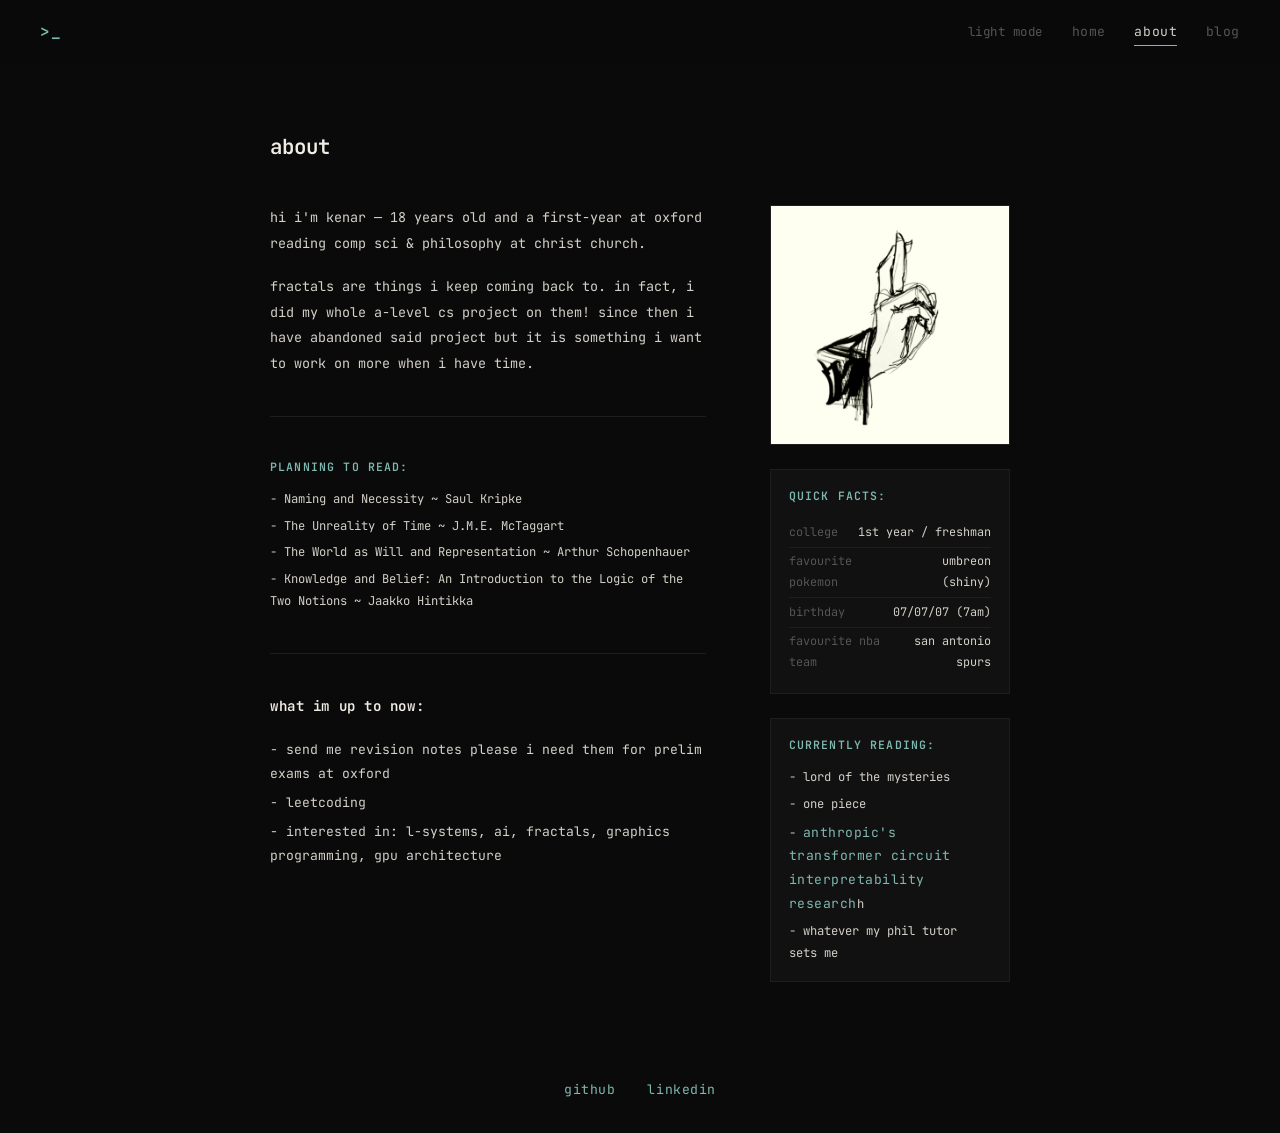
==== about.html @ a177d8b5 "Replace favourites div with about-text div" ====
<!DOCTYPE html>
<html lang="en" data-theme="dark">
<head>
  <link rel="icon" type="image/jpeg" href="logo.jpeg">
  <meta charset="UTF-8">
  <meta name="viewport" content="width=device-width, initial-scale=1.0">
  <title>about &middot; kenar narayaka</title>
  <link rel="stylesheet" href="style.css">
</head>
<body>

  <nav>
    <div class="nav-left">
      <span class="nav-brand">&gt;_</span>
    </div>
    <div class="nav-links">
      <button id="theme-toggle" class="theme-btn" aria-label="toggle theme">
        <span class="theme-label">light mode</span>
      </button>
      <a href="index.html" class="nav-link">home</a>
      <a href="about.html" class="nav-link active">about</a>
      <a href="blog.html" class="nav-link">blog</a>
    </div>
  </nav>

  <main class="container">

    <section class="page-header">
      <h1 class="page-title">about</h1>
    </section>

    <div class="about-layout">

      <div class="about-text">
        <p class="about-intro">
          hi i'm kenar &mdash; 18 years old and a first-year at oxford reading comp sci &amp; philosophy at christ church.
        </p>
<!--
        <p>
          i was born in jakarta, and moved to loughborough at the age of 5, and have lived there ever since.
          since uni started, i have since been based inbetween loughborough and oxford.
          i grew up mainly on pokemon, videogames, and anime. 
          recently, ive been trying to improve at guitar and basketball, and trying to read more. 
          my favourite player is de'aaron fox; i did not hop on the spurs bandwagon because of wemby.
        </p>

        <p>
          i love learning new programming languages. exploring features of different paradigms and their tradeoffs and uses 
          is something i used to do a lot; and also how said features are implemented in the compiler / interpreter.
          particularly, functional programming in haskell/ocaml has been very eye-opening.
        </p>
-->        
        <p>
          fractals are things i keep coming back to. in fact, i did my whole a-level cs project on them!
          since then i have abandoned said project but it is something i want to work on more when i have time.
        </p>
<!--
        <p>
          i used to be a massive disbeliever in generative ai, but as time passes and it gets better and better it's hard to ignore. 
          the capabilities of ai seem endless and frankly quite terrifying, 
          and i am currently learning as much as possible on the topic.
        </p>
-->
        <p>
        </p>

        <hr class="divider">
      <div class="about-text">
  <h3 class="facts-title">planning to read:</h3>
  <ul class="fav-list">
    <li>- Naming and Necessity ~ Saul Kripke</li>
    <li>- The Unreality of Time ~ J.M.E. McTaggart</li>
    <li>- The World as Will and Representation ~ Arthur Schopenhauer</li>
    <li>- Knowledge and Belief: An Introduction to the Logic of the Two Notions ~ Jaakko Hintikka</li>
  </ul>
</div>
        
        <hr class="divider">

        
        <div class="now-section">
          <h2 class="section-title">what im up to now:</h2>
          <ul class="now-list">
            <li>- send me revision notes please i need them for prelim exams at oxford</li>
            <li>- leetcoding</li>
            <li>- interested in: l-systems, ai, fractals, graphics programming, gpu architecture</li>
          </ul>
        </div>

      </div>

      <div class="about-aside">
        <div class="profile-img-wrap">
          <img src="logo.jpeg" alt="kenar narayaka" class="profile-img">
        </div>

        <div class="quick-facts">
          <h3 class="facts-title">quick facts:</h3>
          <div class="fact-item">
            <span class="fact-key">college</span>
            <span class="fact-val">1st year / freshman</span>
          </div>
          <div class="fact-item">
            <span class="fact-key">favourite pokemon</span>
            <span class="fact-val">umbreon (shiny)</span>
          </div>
          <div class="fact-item">
            <span class="fact-key">birthday</span>
            <span class="fact-val">07/07/07 (7am)</span>
          </div>
          <div class="fact-item">
            <span class="fact-key">favourite nba team</span>
            <span class="fact-val">san antonio spurs</span>
          </div>
        </div>

        <div class="favourites">
          <h3 class="facts-title">currently reading:</h3>
          <ul class="fav-list">
            <li>- lord of the mysteries</li>
            <li>- one piece</li>
            <li>- <a href="https://transformer-circuits.pub/" class="footer-link" target="_blank" rel="noopener">anthropic's transformer circuit interpretability research</a>h</li>
            <li>- whatever my phil tutor sets me</li>
          </ul>
        </div>
      </div>
    </div>

  </main>

  <footer>
    <a href="https://github.com/kxnar" class="footer-link" target="_blank" rel="noopener">github</a>
    <a href="https://linkedin.com/in/narayaka" class="footer-link" target="_blank" rel="noopener">linkedin</a>
  </footer>

  <script src="script.js"></script>
</body>
</html>
---- style.css ----
/* ===========================
   FONTS
   =========================== */
@import url('https://fonts.googleapis.com/css2?family=JetBrains+Mono:ital,wght@0,300;0,400;0,600;1,300;1,400&display=swap');

/* ===========================
   THEME VARIABLES
   =========================== */
:root {
  --font-mono: 'JetBrains Mono', 'Courier New', monospace;
  --bg: #0a0a0a;
  --bg-secondary: #111111;
  --text: #d4d0c8;
  --text-dim: #555;
  --text-bright: #f0ede6;
  --accent: #7eb8b0;
  --border: #1e1e1e;
  --card-bg: #111;
  --card-border: #1e1e1e;
  --nav-bg: rgba(10, 10, 10, 0.92);
  --link: #7eb8b0;
  --link-hover: #b0d8d4;
  --ascii-accent: var(--accent);
}

[data-theme="light"] {
  --bg: #f5f2eb;
  --bg-secondary: #eceae3;
  --text: #2a2825;
  --text-dim: #888;
  --text-bright: #1a1815;
  --accent: #1f5c56;
  --ascii-accent: #144743;
  --border: #d4d0c8;
  --card-bg: #eeece5;
  --card-border: #d8d4cb;
  --nav-bg: rgba(245, 242, 235, 0.92);
  --link: #2d6a63;
  --link-hover: #1a4a44;
}

/* ===========================
   RESET & BASE
   =========================== */
*, *::before, *::after {
  box-sizing: border-box;
  margin: 0;
  padding: 0;
}

html {
  scroll-behavior: smooth;
}

body {
  font-family: var(--font-mono);
  background: var(--bg);
  color: var(--text);
  font-size: 13px;
  line-height: 1.8;
  min-height: 100vh;
  display: flex;
  flex-direction: column;
}

/* ===========================
   NAV
   =========================== */
nav {
  display: flex;
  justify-content: space-between;
  align-items: center;
  padding: 1.1rem 2.5rem;
  position: sticky;
  top: 0;
  z-index: 100;
  background: var(--nav-bg);
  backdrop-filter: blur(8px);
}

.nav-left {
  display: flex;
  align-items: center;
}

.nav-brand {
  color: var(--accent);
  font-size: 1rem;
  font-weight: 600;
  letter-spacing: 0.05em;
}

.nav-links {
  display: flex;
  align-items: center;
  gap: 1.8rem;
}

.nav-link {
  color: var(--text-dim);
  text-decoration: none;
  font-size: 0.82rem;
  letter-spacing: 0.04em;
  transition: color 0s;
  position: relative;
}

.nav-link::after {
  content: '';
  position: absolute;
  bottom: -2px;
  left: 0;
  width: 0;
  height: 1px;
  background: var(--accent);
  transition: width 0s;
}

.nav-link:hover {
  color: var(--text);
}

.nav-link.active {
  color: var(--text);
}

.nav-link.active::after,
.nav-link:hover::after {
  width: 100%;
}

.theme-btn {
  background: none;
  border: none;
  color: var(--text-dim);
  font-family: var(--font-mono);
  font-size: 0.78rem;
  cursor: pointer;
  transition: color 0.2s;
  letter-spacing: 0.04em;
  padding: 0;
}

.theme-btn:hover {
  color: var(--accent);
}

/* ===========================
   LAYOUT
   =========================== */
.container {
  max-width: 820px;
  margin: 0 auto;
  padding: 4rem 2.5rem;
  flex: 1;
}

/* ===========================
   HERO
   =========================== */
.hero {
  display: grid;
  grid-template-columns: 1fr 1fr;
  gap: 3.5rem;
  align-items: center;
  animation: fadeInUp 0.45s ease both;
}

/* ===========================
   ASCII ART
   =========================== */
.ascii-art {
  font-variant-ligatures: none;
  font-family: var(--font-mono);
  color: var(--ascii-accent);
  overflow: hidden;
  opacity: 0.85;
  user-select: text;
  cursor: text;
  letter-spacing: 0.02em;
  margin: 0;
  white-space: pre;
  line-height: 1;
  font-size: 10px;
  letter-spacing: 0;
}

.ascii-controls {
  display: flex;
  align-items: center;
  gap: 0.75rem;
  margin-top: 0.75rem;
  font-size: 0.85rem;
  color: var(--text-dim);
}

.ascii-controls input[type="range"] {
  width: 180px;
  accent-color: var(--accent);
}

.fractal {
  font-size: 7.5px;
  line-height: 1.08;
}

.resolution-control {
  width: 100%;
  display: flex;
  justify-content: center; /* centers the slider */
}

.resolution-control input[type="range"] {
  width: 160px;
  accent-color: var(--accent);
}

/* ===========================
   HOME TEXT
   =========================== */
.name {
  font-size: 1.2rem;
  font-weight: 600;
  color: var(--text-bright);
  margin-bottom: 0.25rem;
  letter-spacing: -0.01em;
}

.location {
  font-size: 0.78rem;
  color: var(--text-dim);
  margin-bottom: 1.4rem;
}

.bio-lines {
  display: flex;
  flex-direction: column;
  gap: 0.25rem;
  margin-bottom: 1.6rem;
}

.bio-lines p {
  font-size: 0.82rem;
  color: var(--text);
}

.highlight {
  color: var(--accent);
}

.interests-inline {
  display: flex;
  flex-direction: column;
  gap: 0.25rem;
}

.interests-inline p {
  font-size: 0.82rem;
  color: var(--text);
}

.interests-inline strong {
  color: var(--text-bright);
  font-weight: 600;
}

/* ===========================
   FOOTER
   =========================== */
footer {
  padding: 2rem 1rem;
  display: flex;
  justify-content: center;
  gap: 2rem;
  border-top: none;
}

.footer-link {
  color: var(--link);
  text-decoration: none;
  font-size: 0.82rem;
  letter-spacing: 0.04em;
  transition: color 0.2s;
}

.footer-link:hover {
  color: var(--link-hover);
}

/* ===========================
   DIVIDER
   =========================== */
.divider {
  border: none;
  border-top: 1px solid var(--border);
  margin: 2.5rem 0;
}

/* ===========================
   SECTION TITLES
   =========================== */
.section-title {
  font-size: 0.88rem;
  font-weight: 600;
  color: var(--text-bright);
  margin-bottom: 1.2rem;
  letter-spacing: 0.04em;
}

/* ===========================
   PAGE HEADER
   =========================== */
.page-header {
  margin-bottom: 2.5rem;
  animation: fadeInUp 0.4s ease both;
}

.page-title {
  font-size: 1.3rem;
  font-weight: 600;
  color: var(--text-bright);
  margin-bottom: 0.4rem;
}

.page-sub {
  color: var(--text-dim);
  font-size: 0.82rem;
}

/* ===========================
   ABOUT LAYOUT
   =========================== */
.about-layout {
  display: grid;
  grid-template-columns: 1fr 240px;
  gap: 4rem;
  align-items: start;
  animation: fadeInUp 0.45s ease 0.1s both;
}

.about-text p {
  font-size: 0.84rem;
  color: var(--text);
  margin-bottom: 1.1rem;
  line-height: 1.9;
}

.about-text em {
  color: var(--accent);
  font-style: normal;
}

.now-section {
  margin-top: 0.5rem;
}

.now-list {
  list-style: none;
  display: flex;
  flex-direction: column;
  gap: 0.35rem;
}

.now-list li {
  font-size: 0.82rem;
  color: var(--text);
}

.umbreon {
  font-size: 6px;
  line-height: 1.05;
  opacity: 0.75;
  margin-top: 1rem;
}

/* ===========================
   ABOUT ASIDE
   =========================== */
.about-aside {
  display: flex;
  flex-direction: column;
  gap: 1.5rem;
}

.profile-img-wrap {
  border: 1px solid var(--border);
  overflow: hidden;
  line-height: 0;
}

.profile-img {
  width: 100%;
  display: block;
  filter: grayscale(20%);
  transition: filter 0.3s;
}

.profile-img:hover {
  filter: grayscale(0%);
}

.quick-facts,
.favourites {
  background: var(--card-bg);
  border: 1px solid var(--card-border);
  padding: 1rem 1.1rem;
}

.facts-title {
  font-size: 0.72rem;
  font-weight: 600;
  color: var(--accent);
  margin-bottom: 0.7rem;
  text-transform: uppercase;
  letter-spacing: 0.1em;
}

.fact-item {
  display: flex;
  justify-content: space-between;
  gap: 0.5rem;
  padding: 0.22rem 0;
  border-bottom: 1px solid var(--border);
  font-size: 0.74rem;
}

.fact-item:last-child {
  border-bottom: none;
}

.fact-key {
  color: var(--text-dim);
}

.fact-val {
  color: var(--text);
  text-align: right;
}

.fav-list {
  list-style: none;
  display: flex;
  flex-direction: column;
  gap: 0.3rem;
}

.fav-list li {
  font-size: 0.76rem;
  color: var(--text);
}

.aside-fractal {
  font-size: 6.5px;
  line-height: 1.1;
  opacity: 0.6;
}

/* ===========================
   BLOG
   =========================== */
.blog-coming-soon {
  display: flex;
  flex-direction: column;
  gap: 1.1rem;
  animation: fadeInUp 0.45s ease 0.1s both;
}

.blog-coming-soon p {
  font-size: 0.84rem;
  color: var(--text);
}

.topic-queue {
  list-style: none;
  display: flex;
  flex-direction: column;
  gap: 0.35rem;
}

.topic-queue li {
  font-size: 0.82rem;
  color: var(--text-dim);
}

/* ===========================
   ANIMATIONS
   =========================== */
@keyframes fadeInUp {
  from {
    opacity: 0;
    transform: translateY(14px);
  }
  to {
    opacity: 1;
    transform: translateY(0);
  }
}

/* ===========================
   RESPONSIVE
   =========================== */
@media (max-width: 680px) {
  nav {
    padding: 1rem 1.2rem;
  }

  .nav-links {
    gap: 1.1rem;
  }

  .container {
    padding: 2.5rem 1.2rem;
  }

  .hero {
    grid-template-columns: 1fr;
    gap: 2rem;
  }

  .fractal {
    font-size: 6.5px;
  }

  .about-layout {
    grid-template-columns: 1fr;
    gap: 2rem;
  }

  .about-aside {
    order: -1;
  }
}

.fractal-stack {
  width: 360px;
  flex: 0 0 360px;
  display: flex;
  flex-direction: column;
  align-items: center;
  gap: 0.85rem;
}

#fractal-art {
  width: 360px;
  height: 230px;
  margin: 0;
  white-space: pre;
  overflow: hidden;
  display: block;
  line-height: 1;
  font-size: 8px;
  color: var(--ascii-accent);
  opacity: 0.9;
}

.resolution-control {
  width: 100%;
  display: flex;
  justify-content: center;
}

.resolution-control input[type="range"] {
  -webkit-appearance: none;
  appearance: none;
  width: 160px;
  height: 2px;
  background: var(--border);
  outline: none;
  border-radius: 2px;
}

.resolution-control input[type="range"]::-webkit-slider-runnable-track {
  height: 2px;
  background: var(--border);
  border-radius: 2px;
}

.resolution-control input[type="range"]::-webkit-slider-thumb {
  -webkit-appearance: none;
  appearance: none;
  width: 10px;
  height: 10px;
  margin-top: -4px;
  background: var(--text);
  border: 1px solid var(--border);
  border-radius: 50%;
  cursor: pointer;
}

.resolution-control input[type="range"]::-moz-range-track {
  height: 2px;
  background: var(--border);
  border-radius: 2px;
}

.resolution-control input[type="range"]::-moz-range-thumb {
  width: 10px;
  height: 10px;
  background: var(--text);
  border: 1px solid var(--border);
  border-radius: 50%;
  cursor: pointer;
}
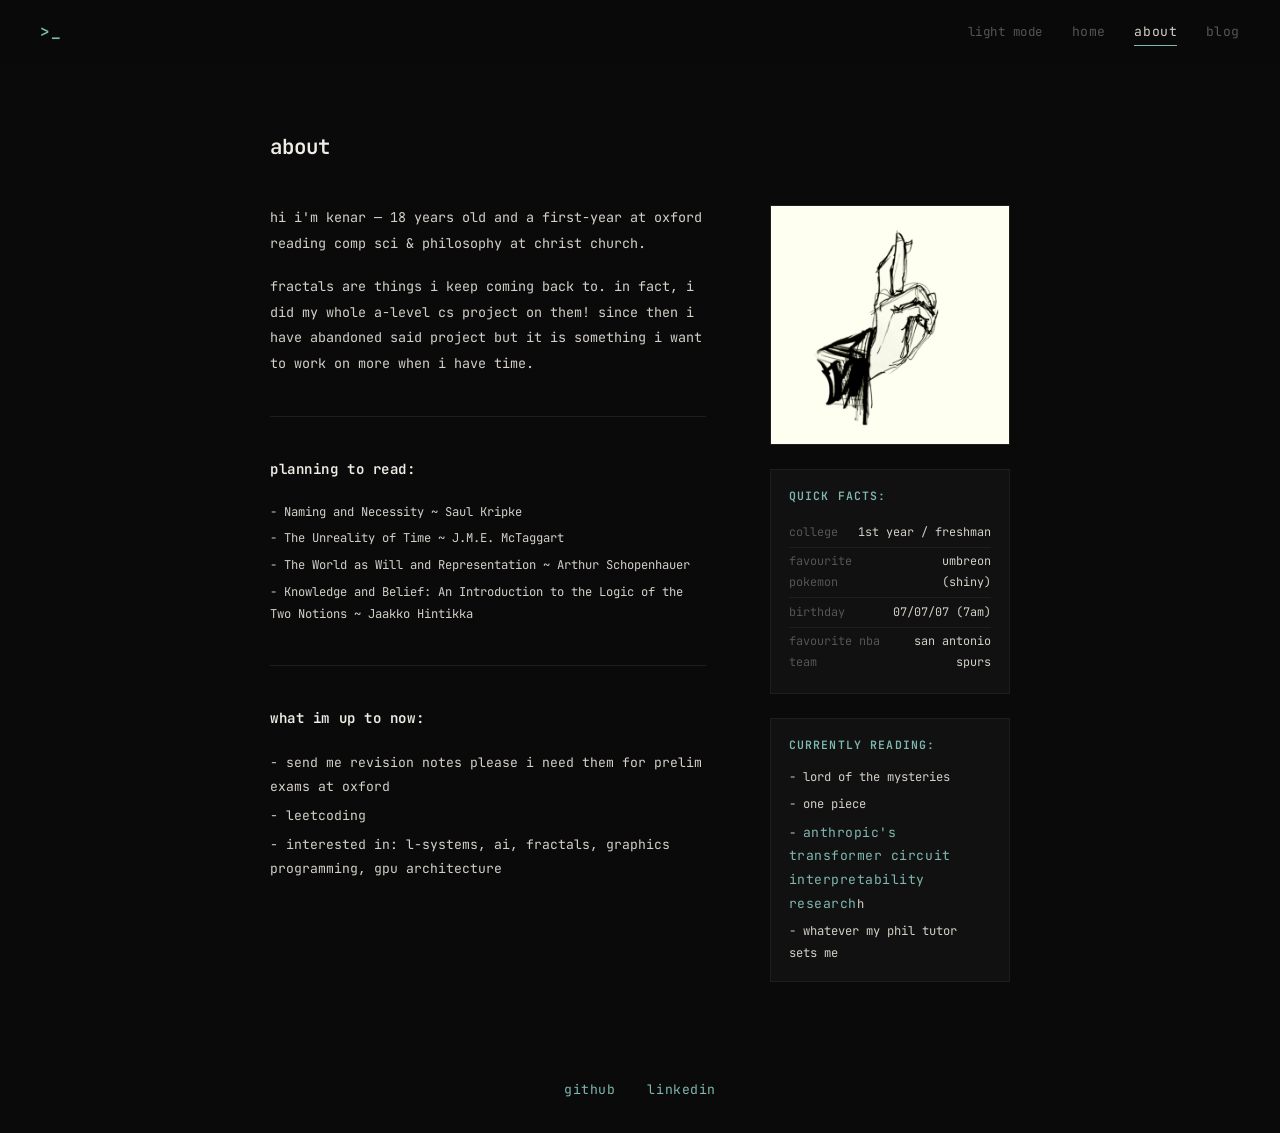
==== commit a1c191c9: "Update about.html" ====
--- a/about.html
+++ b/about.html
@@ -65,8 +65,8 @@
         </p>
 
         <hr class="divider">
-      <div class="about-text">
-  <h3 class="facts-title">planning to read:</h3>
+      <div class="now-section">
+  <h2 class="section-title">planning to read:</h3>
   <ul class="fav-list">
     <li>- Naming and Necessity ~ Saul Kripke</li>
     <li>- The Unreality of Time ~ J.M.E. McTaggart</li>
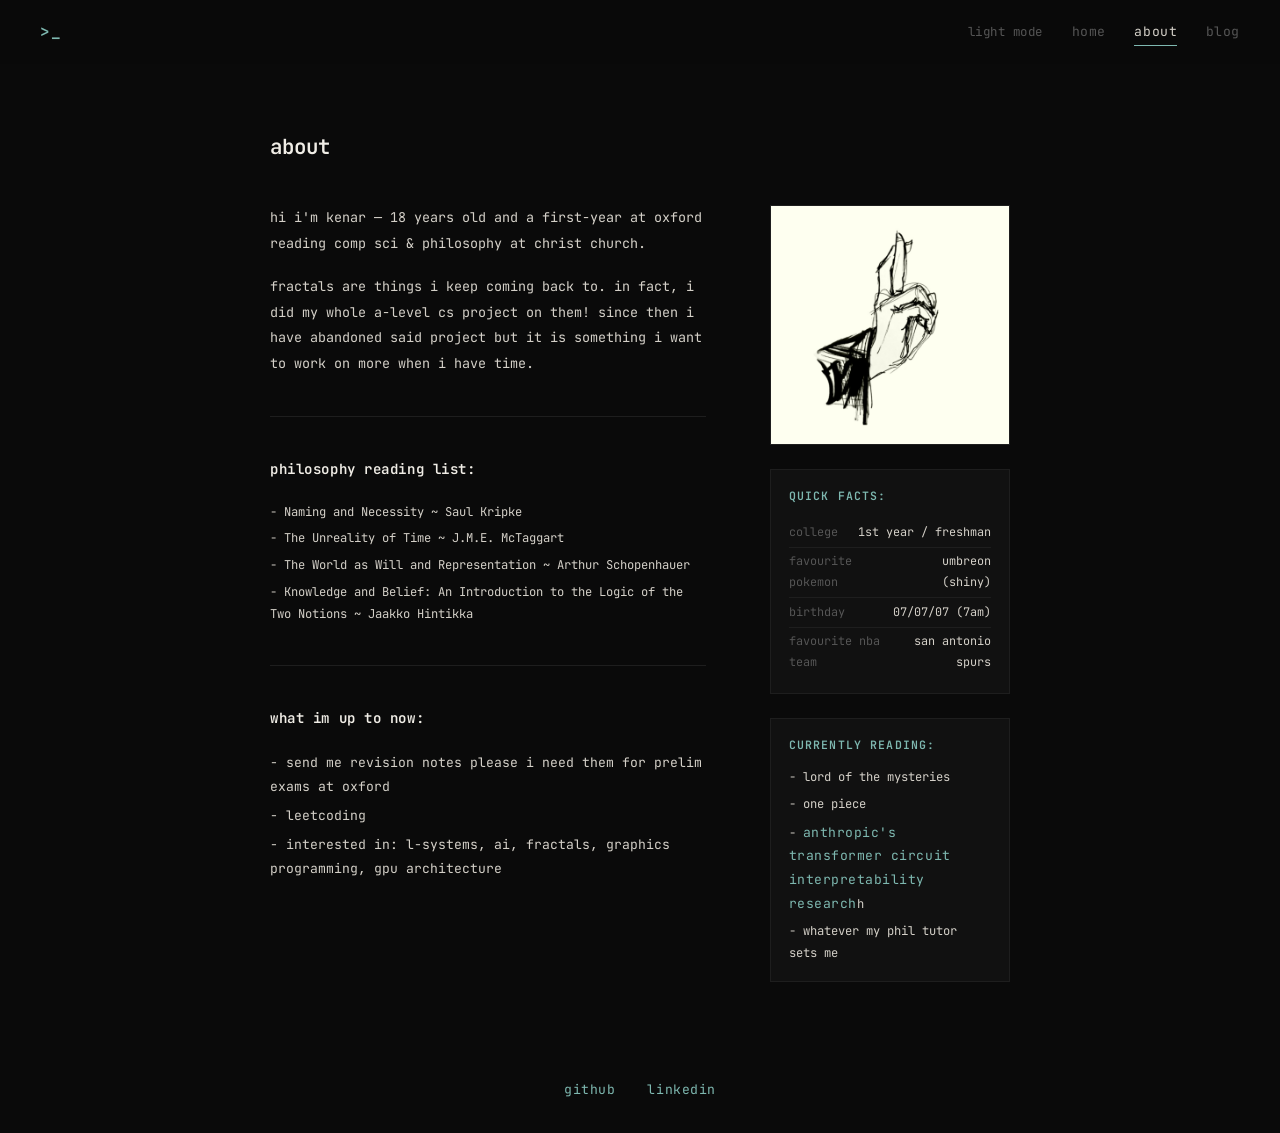
==== commit 3ed754e1: "Update about.html" ====
--- a/about.html
+++ b/about.html
@@ -66,7 +66,7 @@
 
         <hr class="divider">
       <div class="now-section">
-  <h2 class="section-title">planning to read:</h3>
+  <h2 class="section-title">philosophy reading list:</h3>
   <ul class="fav-list">
     <li>- Naming and Necessity ~ Saul Kripke</li>
     <li>- The Unreality of Time ~ J.M.E. McTaggart</li>
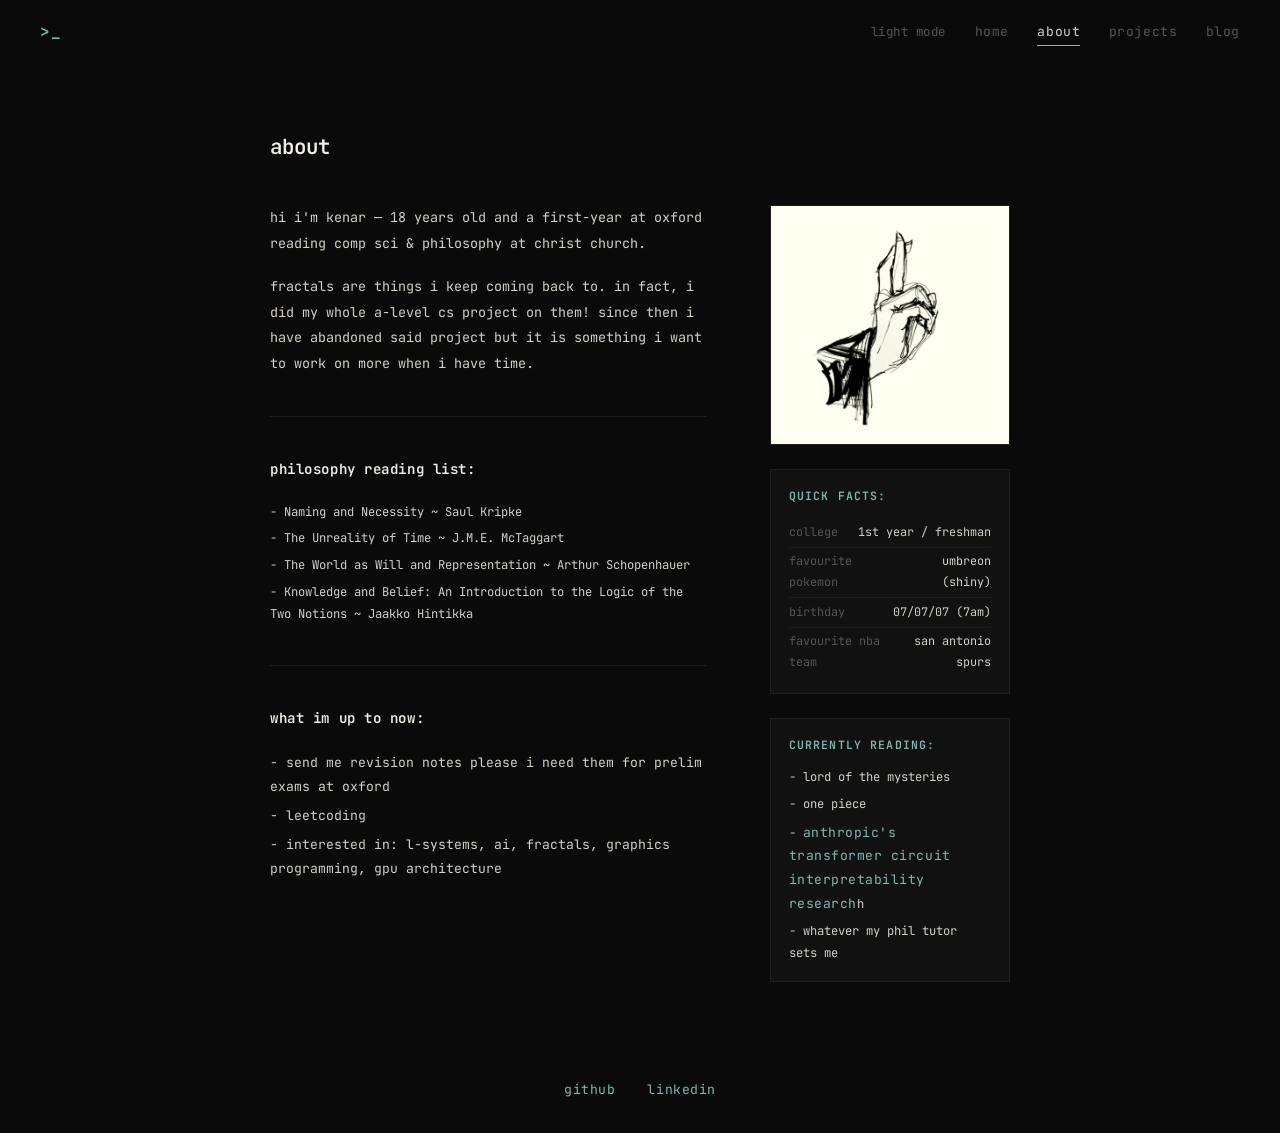
==== commit d49e970c: "refactor: clean up CSS/JS and add projects page Agent-Logs-Url: https://github.com/Kxnar/kxnar.githu" ====
--- a/about.html
+++ b/about.html
@@ -19,6 +19,7 @@
       </button>
       <a href="index.html" class="nav-link">home</a>
       <a href="about.html" class="nav-link active">about</a>
+      <a href="projects.html" class="nav-link">projects</a>
       <a href="blog.html" class="nav-link">blog</a>
     </div>
   </nav>
--- a/style.css
+++ b/style.css
@@ -177,7 +177,6 @@
   opacity: 0.85;
   user-select: text;
   cursor: text;
-  letter-spacing: 0.02em;
   margin: 0;
   white-space: pre;
   line-height: 1;
@@ -185,34 +184,9 @@
   letter-spacing: 0;
 }
 
-.ascii-controls {
-  display: flex;
-  align-items: center;
-  gap: 0.75rem;
-  margin-top: 0.75rem;
-  font-size: 0.85rem;
-  color: var(--text-dim);
-}
-
-.ascii-controls input[type="range"] {
-  width: 180px;
-  accent-color: var(--accent);
-}
-
 .fractal {
   font-size: 7.5px;
   line-height: 1.08;
-}
-
-.resolution-control {
-  width: 100%;
-  display: flex;
-  justify-content: center; /* centers the slider */
-}
-
-.resolution-control input[type="range"] {
-  width: 160px;
-  accent-color: var(--accent);
 }
 
 /* ===========================
@@ -531,6 +505,9 @@
   }
 }
 
+/* ===========================
+   FRACTAL WIDGET
+   =========================== */
 .fractal-stack {
   width: 360px;
   flex: 0 0 360px;
@@ -601,3 +578,94 @@
   border-radius: 50%;
   cursor: pointer;
 }
+
+/* ===========================
+   PROJECTS
+   =========================== */
+.project-list {
+  display: flex;
+  flex-direction: column;
+  gap: 1.5rem;
+  animation: fadeInUp 0.45s ease 0.1s both;
+}
+
+.project-card {
+  background: var(--card-bg);
+  border: 1px solid var(--card-border);
+  padding: 1.1rem 1.3rem;
+}
+
+.project-header {
+  display: flex;
+  align-items: baseline;
+  gap: 0.6rem;
+  margin-bottom: 0.4rem;
+}
+
+.project-prompt {
+  color: var(--accent);
+  font-size: 0.82rem;
+  font-weight: 600;
+  user-select: none;
+}
+
+.project-name {
+  font-size: 0.88rem;
+  font-weight: 600;
+  color: var(--text-bright);
+}
+
+.project-desc {
+  font-size: 0.82rem;
+  color: var(--text);
+  line-height: 1.8;
+  margin-bottom: 0.75rem;
+}
+
+.project-footer {
+  display: flex;
+  align-items: center;
+  justify-content: space-between;
+  flex-wrap: wrap;
+  gap: 0.5rem;
+}
+
+.project-tags {
+  display: flex;
+  flex-wrap: wrap;
+  gap: 0.4rem;
+}
+
+.tag {
+  font-size: 0.70rem;
+  color: var(--text-dim);
+  border: 1px solid var(--border);
+  padding: 0.1rem 0.45rem;
+  letter-spacing: 0.04em;
+}
+
+.project-links {
+  display: flex;
+  gap: 1rem;
+}
+
+.project-link {
+  font-size: 0.76rem;
+  color: var(--link);
+  text-decoration: none;
+  letter-spacing: 0.04em;
+  transition: color 0.2s;
+}
+
+.project-link:hover {
+  color: var(--link-hover);
+}
+
+.project-wip {
+  font-size: 0.70rem;
+  color: var(--text-dim);
+  border: 1px solid var(--border);
+  padding: 0.1rem 0.45rem;
+  letter-spacing: 0.04em;
+  align-self: center;
+}
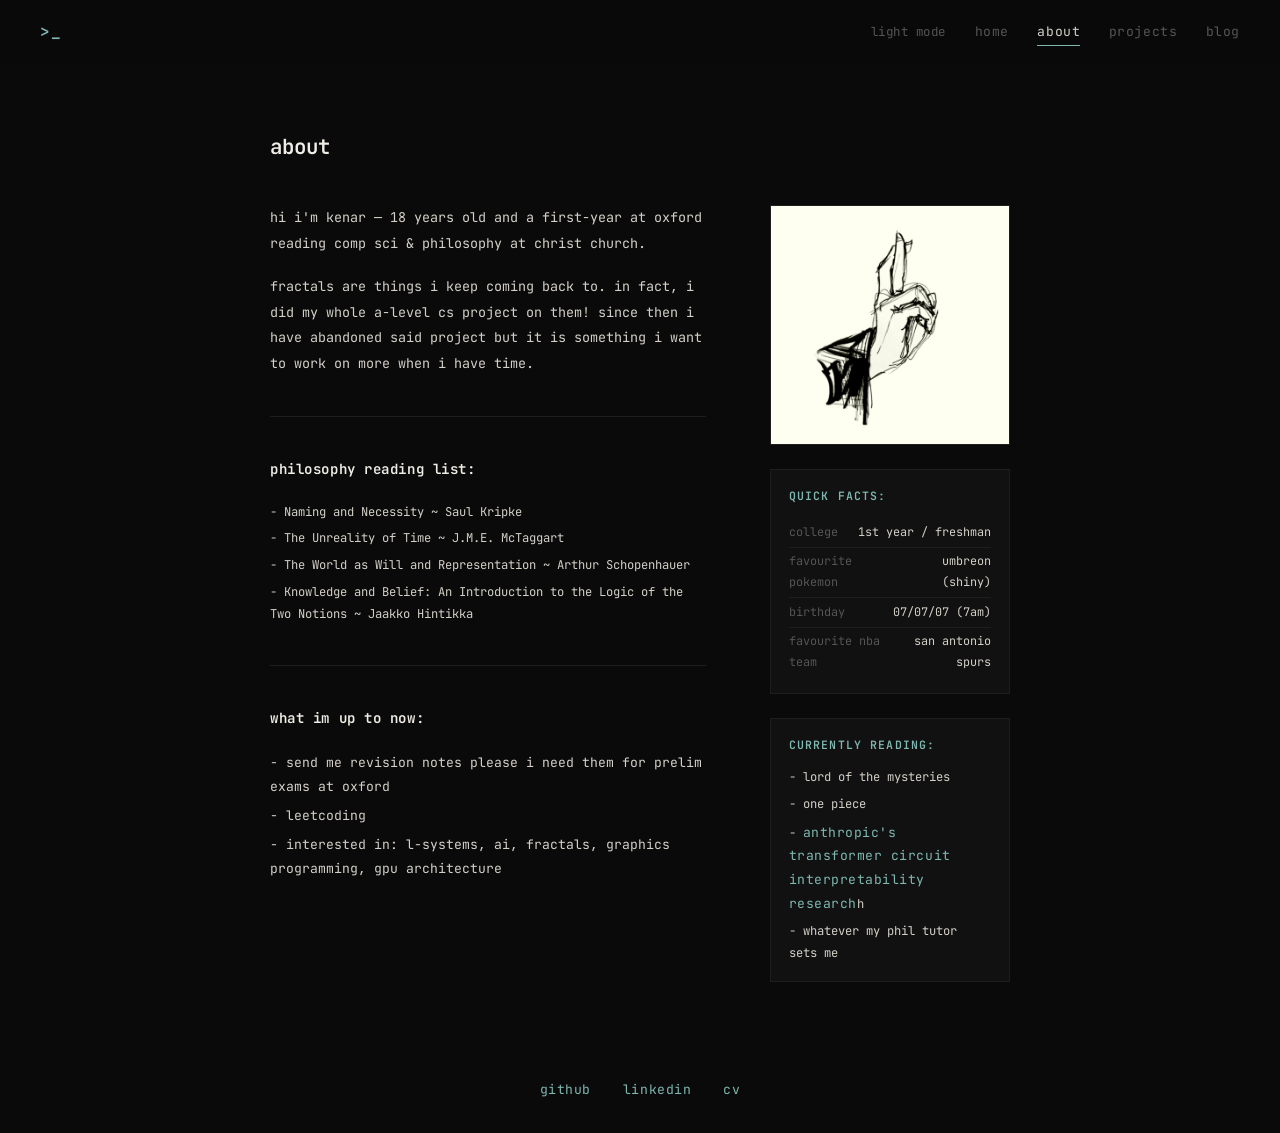
==== commit c5a3402a: "Add CV link to footer on all pages" ====
--- a/about.html
+++ b/about.html
@@ -132,6 +132,7 @@
   <footer>
     <a href="https://github.com/kxnar" class="footer-link" target="_blank" rel="noopener">github</a>
     <a href="https://linkedin.com/in/narayaka" class="footer-link" target="_blank" rel="noopener">linkedin</a>
+    <a href="cv3.pdf" class="footer-link" target="_blank" rel="noopener">cv</a>
   </footer>
 
   <script src="script.js"></script>
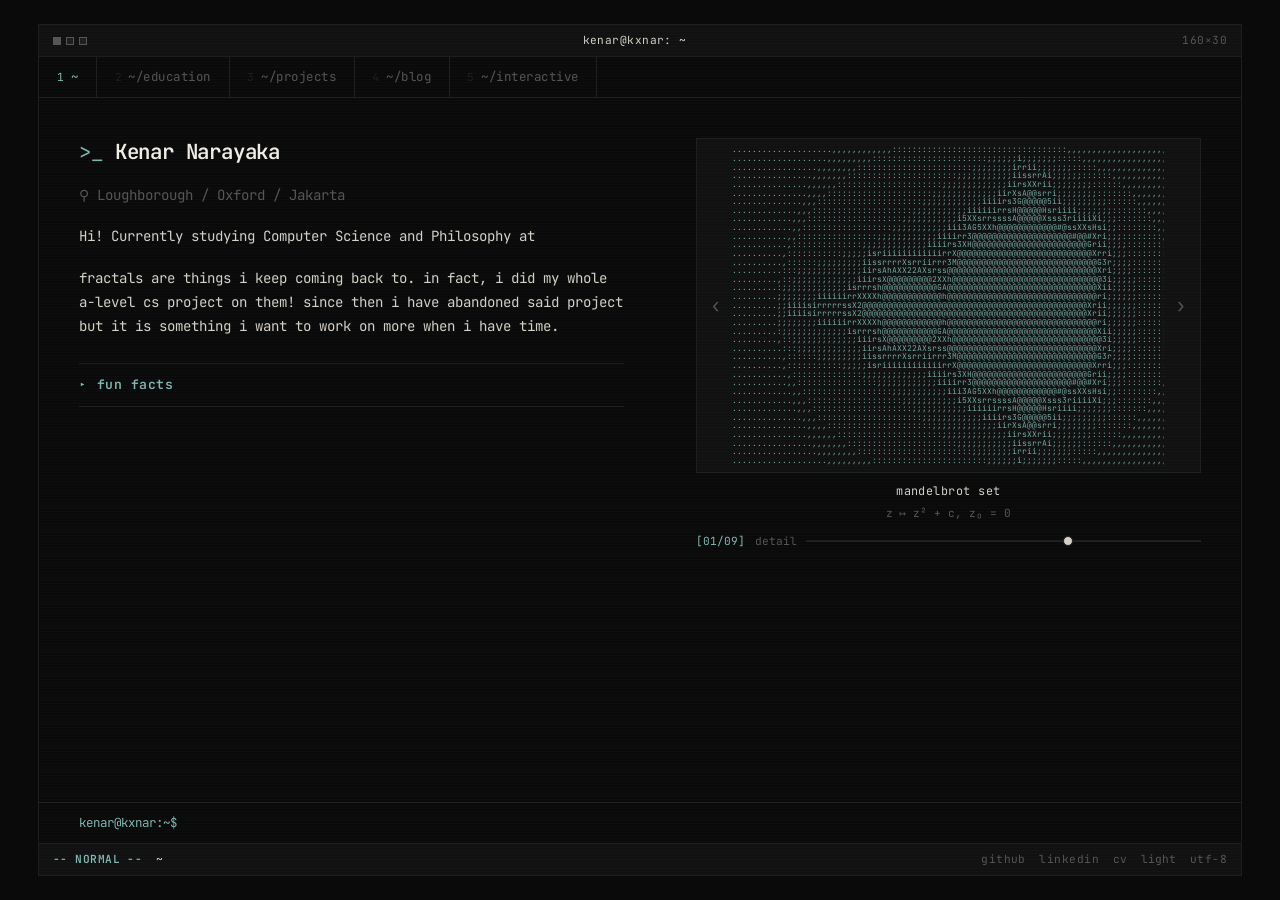
==== commit 080768ad: "Rebuild the site as one hash-routed terminal page, add a pixel region map The site becomes a single " ====
--- a/about.html
+++ b/about.html
@@ -1,140 +1,14 @@
 <!DOCTYPE html>
-<html lang="en" data-theme="dark">
+<html lang="en">
 <head>
-  <link rel="icon" type="image/jpeg" href="logo.jpeg">
   <meta charset="UTF-8">
-  <meta name="viewport" content="width=device-width, initial-scale=1.0">
-  <title>about &middot; kenar narayaka</title>
-  <link rel="stylesheet" href="style.css">
+  <!-- about merged into the home section of the single-page site -->
+  <meta http-equiv="refresh" content="0; url=index.html#home">
+  <link rel="canonical" href="https://kxnar.github.io/#home">
+  <title>redirecting…</title>
+  <script>location.replace('index.html#home');</script>
 </head>
 <body>
-
-  <nav>
-    <div class="nav-left">
-      <span class="nav-brand">&gt;_</span>
-    </div>
-    <div class="nav-links">
-      <button id="theme-toggle" class="theme-btn" aria-label="toggle theme">
-        <span class="theme-label">light mode</span>
-      </button>
-      <a href="index.html" class="nav-link">home</a>
-      <a href="about.html" class="nav-link active">about</a>
-      <a href="projects.html" class="nav-link">projects</a>
-      <a href="blog.html" class="nav-link">blog</a>
-    </div>
-  </nav>
-
-  <main class="container">
-
-    <section class="page-header">
-      <h1 class="page-title">about</h1>
-    </section>
-
-    <div class="about-layout">
-
-      <div class="about-text">
-        <p class="about-intro">
-          hi i'm kenar &mdash; 18 years old and a first-year at oxford reading comp sci &amp; philosophy at christ church.
-        </p>
-<!--
-        <p>
-          i was born in jakarta, and moved to loughborough at the age of 5, and have lived there ever since.
-          since uni started, i have since been based inbetween loughborough and oxford.
-          i grew up mainly on pokemon, videogames, and anime. 
-          recently, ive been trying to improve at guitar and basketball, and trying to read more. 
-          my favourite player is de'aaron fox; i did not hop on the spurs bandwagon because of wemby.
-        </p>
-
-        <p>
-          i love learning new programming languages. exploring features of different paradigms and their tradeoffs and uses 
-          is something i used to do a lot; and also how said features are implemented in the compiler / interpreter.
-          particularly, functional programming in haskell/ocaml has been very eye-opening.
-        </p>
--->        
-        <p>
-          fractals are things i keep coming back to. in fact, i did my whole a-level cs project on them!
-          since then i have abandoned said project but it is something i want to work on more when i have time.
-        </p>
-<!--
-        <p>
-          i used to be a massive disbeliever in generative ai, but as time passes and it gets better and better it's hard to ignore. 
-          the capabilities of ai seem endless and frankly quite terrifying, 
-          and i am currently learning as much as possible on the topic.
-        </p>
--->
-        <p>
-        </p>
-
-        <hr class="divider">
-      <div class="now-section">
-  <h2 class="section-title">philosophy reading list:</h3>
-  <ul class="fav-list">
-    <li>- Naming and Necessity ~ Saul Kripke</li>
-    <li>- The Unreality of Time ~ J.M.E. McTaggart</li>
-    <li>- The World as Will and Representation ~ Arthur Schopenhauer</li>
-    <li>- Knowledge and Belief: An Introduction to the Logic of the Two Notions ~ Jaakko Hintikka</li>
-  </ul>
-</div>
-        
-        <hr class="divider">
-
-        
-        <div class="now-section">
-          <h2 class="section-title">what im up to now:</h2>
-          <ul class="now-list">
-            <li>- send me revision notes please i need them for prelim exams at oxford</li>
-            <li>- leetcoding</li>
-            <li>- interested in: l-systems, ai, fractals, graphics programming, gpu architecture</li>
-          </ul>
-        </div>
-
-      </div>
-
-      <div class="about-aside">
-        <div class="profile-img-wrap">
-          <img src="logo.jpeg" alt="kenar narayaka" class="profile-img">
-        </div>
-
-        <div class="quick-facts">
-          <h3 class="facts-title">quick facts:</h3>
-          <div class="fact-item">
-            <span class="fact-key">college</span>
-            <span class="fact-val">1st year / freshman</span>
-          </div>
-          <div class="fact-item">
-            <span class="fact-key">favourite pokemon</span>
-            <span class="fact-val">umbreon (shiny)</span>
-          </div>
-          <div class="fact-item">
-            <span class="fact-key">birthday</span>
-            <span class="fact-val">07/07/07 (7am)</span>
-          </div>
-          <div class="fact-item">
-            <span class="fact-key">favourite nba team</span>
-            <span class="fact-val">san antonio spurs</span>
-          </div>
-        </div>
-
-        <div class="favourites">
-          <h3 class="facts-title">currently reading:</h3>
-          <ul class="fav-list">
-            <li>- lord of the mysteries</li>
-            <li>- one piece</li>
-            <li>- <a href="https://transformer-circuits.pub/" class="footer-link" target="_blank" rel="noopener">anthropic's transformer circuit interpretability research</a>h</li>
-            <li>- whatever my phil tutor sets me</li>
-          </ul>
-        </div>
-      </div>
-    </div>
-
-  </main>
-
-  <footer>
-    <a href="https://github.com/kxnar" class="footer-link" target="_blank" rel="noopener">github</a>
-    <a href="https://linkedin.com/in/narayaka" class="footer-link" target="_blank" rel="noopener">linkedin</a>
-    <a href="cv3.pdf" class="footer-link" target="_blank" rel="noopener">cv</a>
-  </footer>
-
-  <script src="script.js"></script>
+  <p>moved — <a href="index.html#home">kxnar.github.io</a></p>
 </body>
 </html>
